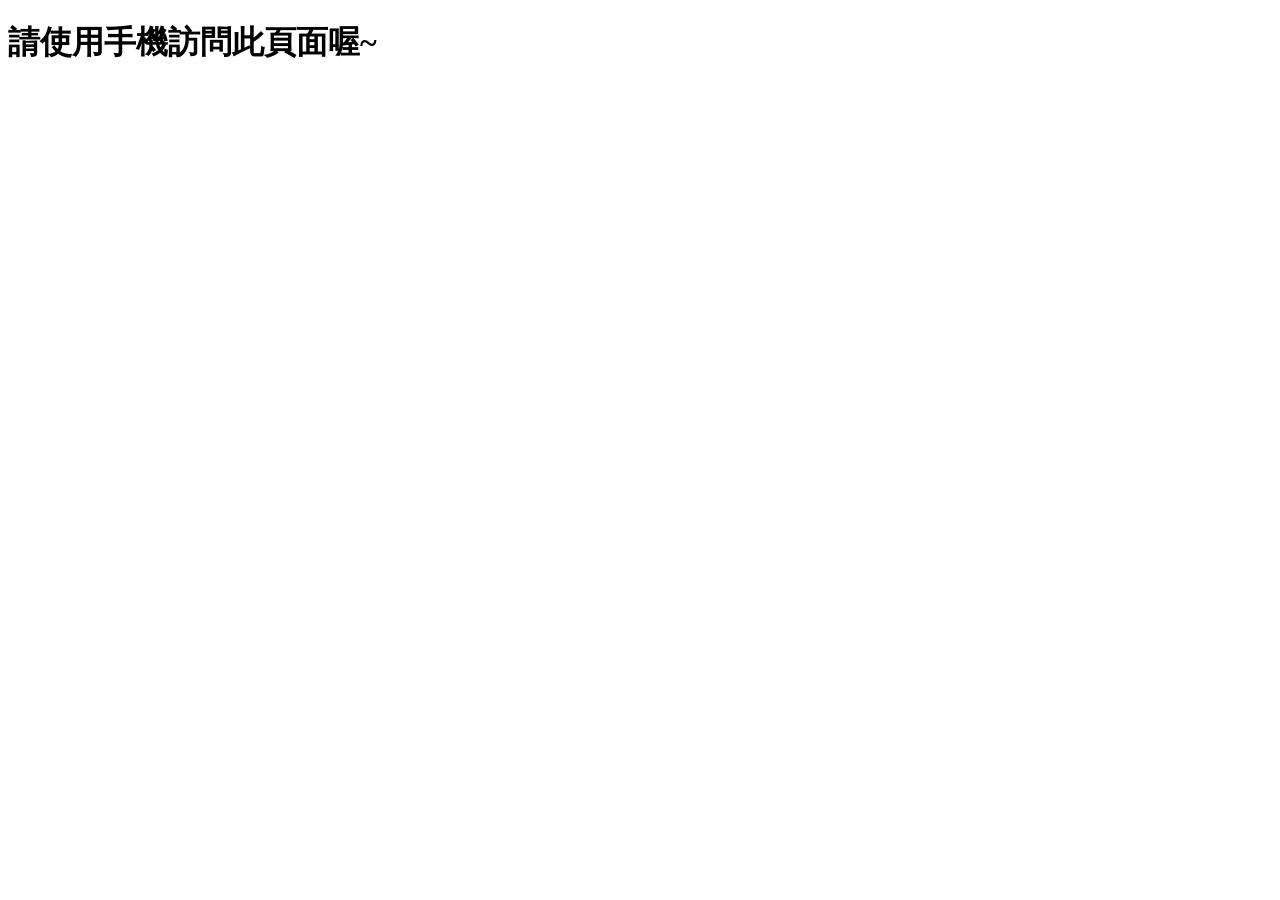
==== app.html @ e06c99a9 "feat: 新增自動導向頁面." ====
<!DOCTYPE html>
<html lang="en">

<head>
    <meta charset="UTF-8">
    <meta name="viewport" content="width=device-width, initial-scale=1.0">
    <title>寵物領養紀錄</title>
    <script>
        document.addEventListener('DOMContentLoaded', function () {
            const userAgent = navigator.userAgent || navigator.vendor || window.opera;

            if (/android/i.test(userAgent)) {
                // 如果是 Android 裝置
                window.location.href = "https://play.google.com/store/apps/details?id=com.meetstudio.app.adoptpet";
            } else if (/iPhone|iPad|iPod/i.test(userAgent)) {
                // 如果是 iOS 裝置
                window.location.href = "https://apps.apple.com/us/app/id6737406473";
            } else {
                // 如果是其他裝置，顯示提示
                document.body.innerHTML = "<h1>請使用手機訪問此頁面喔~</h1>";
            }
        });
    </script>
</head>

<body>
    <h1>快點來下載喔~</h1>
</body>

</html>
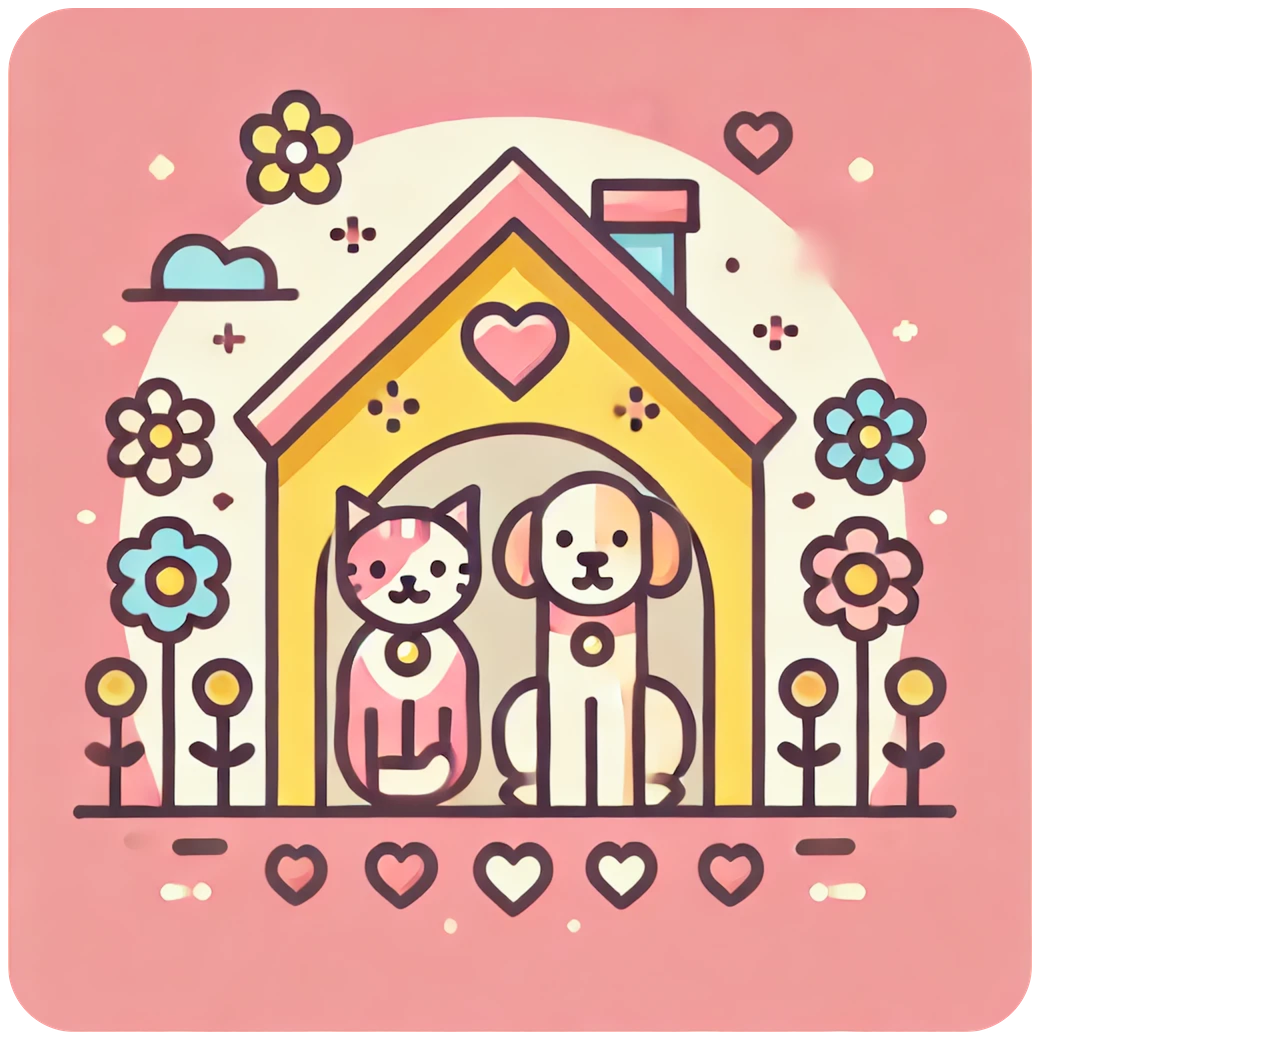
==== commit 3e8dc726: "feat: 點擊跳轉下載商城." ====
--- a/app.html
+++ b/app.html
@@ -5,6 +5,20 @@
     <meta charset="UTF-8">
     <meta name="viewport" content="width=device-width, initial-scale=1.0">
     <title>寵物領養紀錄</title>
+
+    <!-- Open Graph Meta Tags -->
+    <meta property="og:title" content="寵物領養紀錄">
+    <meta property="og:description" content="快來下載寵物領養紀錄 App，記錄你的寵物故事！">
+    <meta property="og:image" content="res/app_icon.png">
+    <meta property="og:url" content="./app.html">
+    <meta property="og:type" content="website">
+
+    <!-- Twitter Card Meta Tags -->
+    <meta name="twitter:card" content="summary_large_image">
+    <meta name="twitter:title" content="寵物領養紀錄">
+    <meta name="twitter:description" content="快來下載寵物領養紀錄 App，記錄你的寵物故事！">
+    <meta name="twitter:image" content="https://yourdomain.com/res/app_icon.png">
+
     <script>
         document.addEventListener('DOMContentLoaded', function () {
             const userAgent = navigator.userAgent || navigator.vendor || window.opera;
@@ -15,16 +29,15 @@
             } else if (/iPhone|iPad|iPod/i.test(userAgent)) {
                 // 如果是 iOS 裝置
                 window.location.href = "https://apps.apple.com/us/app/id6737406473";
-            } else {
-                // 如果是其他裝置，顯示提示
-                document.body.innerHTML = "<h1>請使用手機訪問此頁面喔~</h1>";
             }
         });
     </script>
 </head>
 
 <body>
-    <h1>快點來下載喔~</h1>
+    <a href="https://apps.apple.com/us/app/id6737406473" target="_blank">
+        <img src="res/app_icon.png" alt="快點來下載喔~" style="max-width: 100%; height: auto;">
+    </a>
 </body>
 
 </html>
